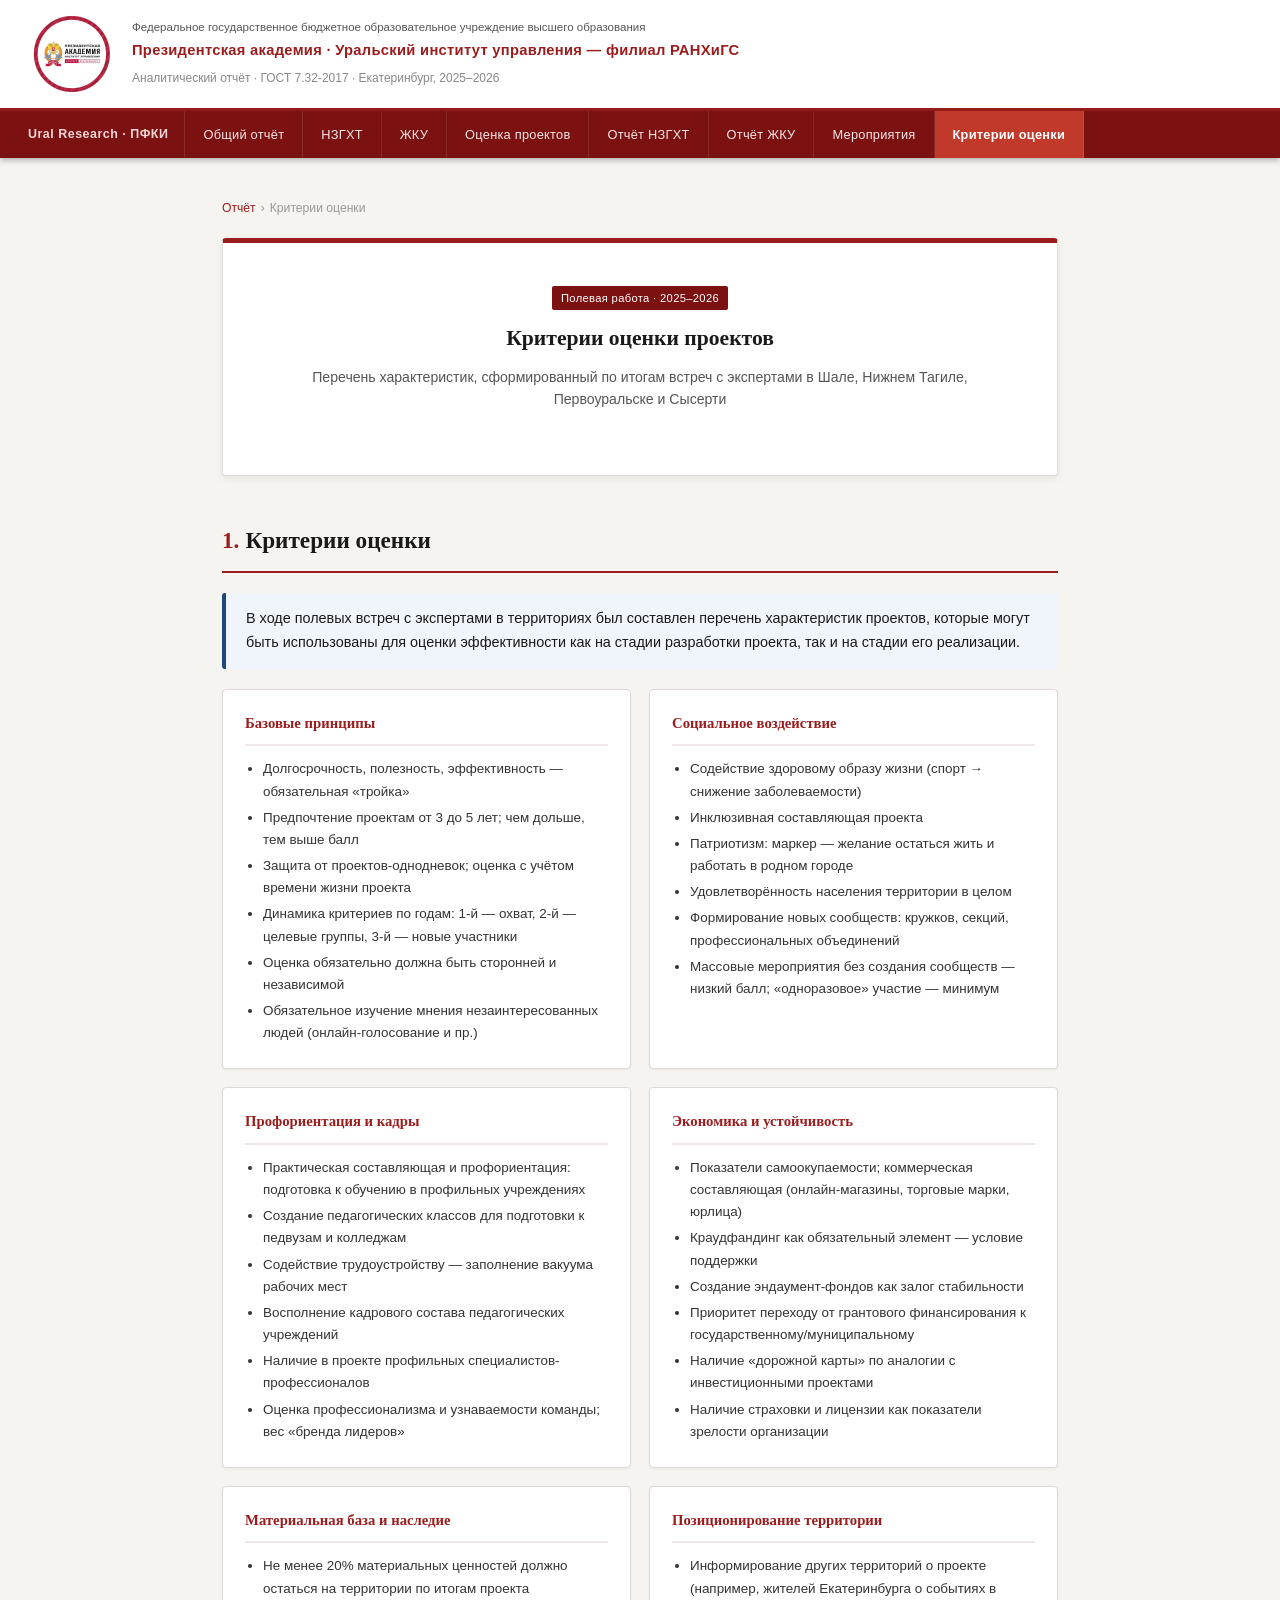
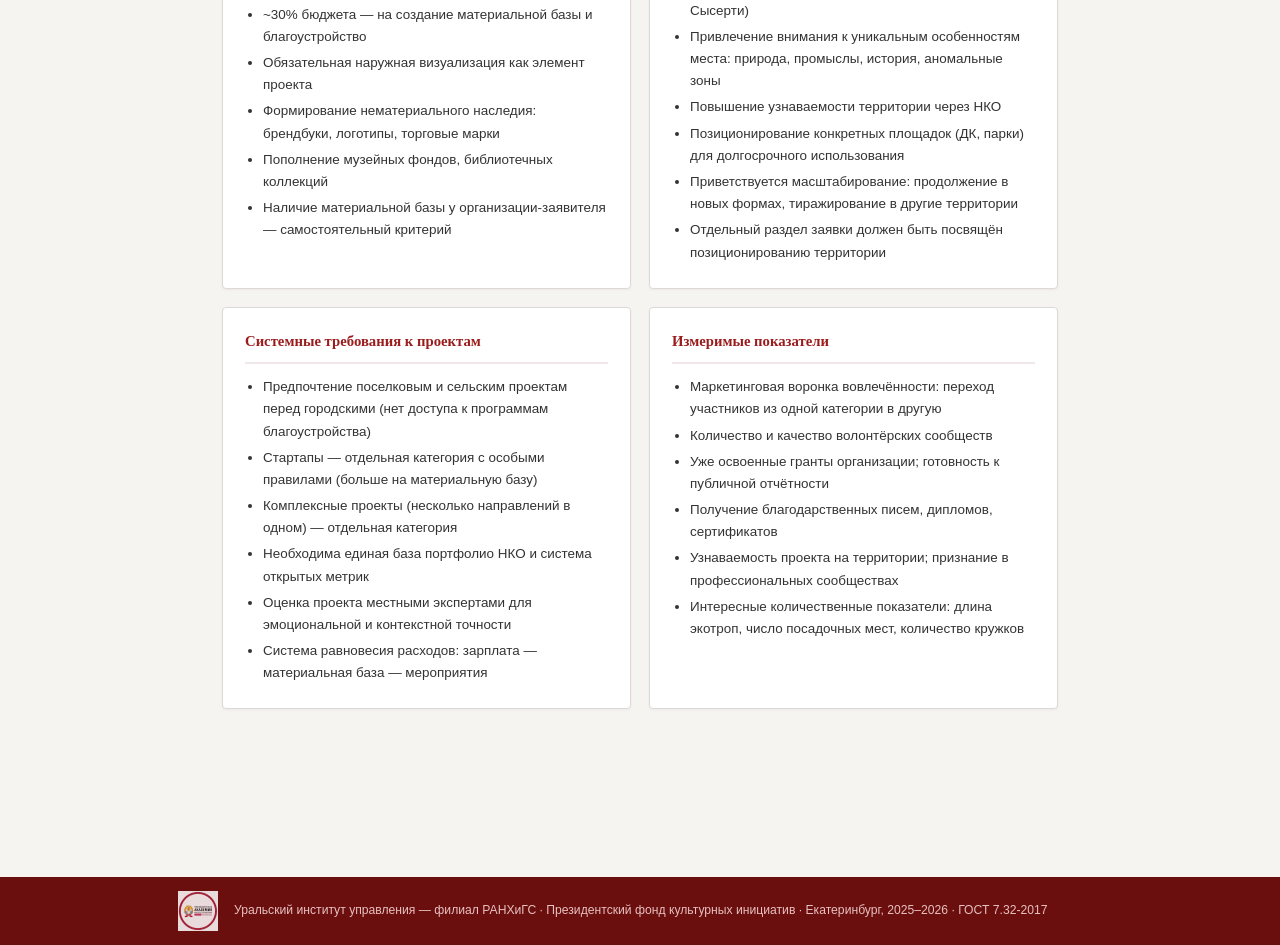
==== criteria.html @ be797ed4 "Add criteria.html as separate nav page; remove from ocenka.html Co-Authored-By: Claude Sonnet 4.6 <n" ====
<!DOCTYPE html>
<html lang="ru">
<head>
  <meta charset="UTF-8">
  <meta name="viewport" content="width=device-width, initial-scale=1.0">
  <title>Критерии оценки — ПФКИ</title>
  <link rel="stylesheet" href="style.css">
  <style>
    .krit-grid{display:grid;grid-template-columns:repeat(2,1fr);gap:18px;margin:20px 0 28px}
    .krit-card{background:#fff;border:1px solid #e0d8d8;border-radius:4px;padding:20px 22px;box-shadow:0 1px 3px rgba(0,0,0,.05)}
    .krit-card-title{font-size:.92rem;font-weight:700;color:#9b1c1c;font-family:'Times New Roman',serif;margin-bottom:12px;padding-bottom:8px;border-bottom:2px solid #f0e8e8}
    .krit-card ul{margin:0;padding-left:18px}
    .krit-card li{font-size:.84rem;color:#333;font-family:Arial,sans-serif;line-height:1.65;margin-bottom:4px}
    @media(max-width:680px){.krit-grid{grid-template-columns:1fr}}
  </style>
</head>
<body>
<div class="site-header">
  <img src="emblem.webp" alt="Эмблема РАНХиГС">
  <div class="site-header-text">
    <div class="org-line">Федеральное государственное бюджетное образовательное учреждение высшего образования</div>
    <div class="org-name">Президентская академия · Уральский институт управления — филиал РАНХиГС</div>
    <div class="doc-label">Аналитический отчёт · ГОСТ 7.32-2017 · Екатеринбург, 2025–2026</div>
  </div>
</div>
<nav>
  <span class="logo">Ural Research · ПФКИ</span>
  <a href="index.html">Общий отчёт</a>
  <a href="project1.html">НЗГХТ</a>
  <a href="project2.html">ЖКУ</a>
  <a href="ocenka.html">Оценка проектов</a>
  <a href="gost1.html">Отчёт НЗГХТ</a>
  <a href="gost2.html">Отчёт ЖКУ</a>
  <a href="events.html">Мероприятия</a>
  <a href="criteria.html" class="active">Критерии оценки</a>
</nav>

<div class="page">
  <div class="breadcrumb"><a href="index.html">Отчёт</a><span>›</span>Критерии оценки</div>

  <div class="title-page">
    <span class="badge" style="margin-bottom:12px">Полевая работа · 2025–2026</span>
    <h1>Критерии оценки проектов</h1>
    <div class="subtitle">Перечень характеристик, сформированный по итогам встреч с экспертами в Шале, Нижнем Тагиле, Первоуральске и Сысерти</div>
  </div>

  <h1 class="sec"><span class="num-label">1.</span>Критерии оценки</h1>
  <div class="info">В ходе полевых встреч с экспертами в территориях был составлен перечень характеристик проектов, которые могут быть использованы для оценки эффективности как на стадии разработки проекта, так и на стадии его реализации.</div>

  <div class="krit-grid">

    <div class="krit-card">
      <div class="krit-card-title">Базовые принципы</div>
      <ul>
        <li>Долгосрочность, полезность, эффективность — обязательная «тройка»</li>
        <li>Предпочтение проектам от 3 до 5 лет; чем дольше, тем выше балл</li>
        <li>Защита от проектов-однодневок; оценка с учётом времени жизни проекта</li>
        <li>Динамика критериев по годам: 1-й — охват, 2-й — целевые группы, 3-й — новые участники</li>
        <li>Оценка обязательно должна быть сторонней и независимой</li>
        <li>Обязательное изучение мнения незаинтересованных людей (онлайн-голосование и пр.)</li>
      </ul>
    </div>

    <div class="krit-card">
      <div class="krit-card-title">Социальное воздействие</div>
      <ul>
        <li>Содействие здоровому образу жизни (спорт → снижение заболеваемости)</li>
        <li>Инклюзивная составляющая проекта</li>
        <li>Патриотизм: маркер — желание остаться жить и работать в родном городе</li>
        <li>Удовлетворённость населения территории в целом</li>
        <li>Формирование новых сообществ: кружков, секций, профессиональных объединений</li>
        <li>Массовые мероприятия без создания сообществ — низкий балл; «одноразовое» участие — минимум</li>
      </ul>
    </div>

    <div class="krit-card">
      <div class="krit-card-title">Профориентация и кадры</div>
      <ul>
        <li>Практическая составляющая и профориентация: подготовка к обучению в профильных учреждениях</li>
        <li>Создание педагогических классов для подготовки к педвузам и колледжам</li>
        <li>Содействие трудоустройству — заполнение вакуума рабочих мест</li>
        <li>Восполнение кадрового состава педагогических учреждений</li>
        <li>Наличие в проекте профильных специалистов-профессионалов</li>
        <li>Оценка профессионализма и узнаваемости команды; вес «бренда лидеров»</li>
      </ul>
    </div>

    <div class="krit-card">
      <div class="krit-card-title">Экономика и устойчивость</div>
      <ul>
        <li>Показатели самоокупаемости; коммерческая составляющая (онлайн-магазины, торговые марки, юрлица)</li>
        <li>Краудфандинг как обязательный элемент — условие поддержки</li>
        <li>Создание эндаумент-фондов как залог стабильности</li>
        <li>Приоритет переходу от грантового финансирования к государственному/муниципальному</li>
        <li>Наличие «дорожной карты» по аналогии с инвестиционными проектами</li>
        <li>Наличие страховки и лицензии как показатели зрелости организации</li>
      </ul>
    </div>

    <div class="krit-card">
      <div class="krit-card-title">Материальная база и наследие</div>
      <ul>
        <li>Не менее 20% материальных ценностей должно остаться на территории по итогам проекта</li>
        <li>~30% бюджета — на создание материальной базы и благоустройство</li>
        <li>Обязательная наружная визуализация как элемент проекта</li>
        <li>Формирование нематериального наследия: брендбуки, логотипы, торговые марки</li>
        <li>Пополнение музейных фондов, библиотечных коллекций</li>
        <li>Наличие материальной базы у организации-заявителя — самостоятельный критерий</li>
      </ul>
    </div>

    <div class="krit-card">
      <div class="krit-card-title">Позиционирование территории</div>
      <ul>
        <li>Информирование других территорий о проекте (например, жителей Екатеринбурга о событиях в Сысерти)</li>
        <li>Привлечение внимания к уникальным особенностям места: природа, промыслы, история, аномальные зоны</li>
        <li>Повышение узнаваемости территории через НКО</li>
        <li>Позиционирование конкретных площадок (ДК, парки) для долгосрочного использования</li>
        <li>Приветствуется масштабирование: продолжение в новых формах, тиражирование в другие территории</li>
        <li>Отдельный раздел заявки должен быть посвящён позиционированию территории</li>
      </ul>
    </div>

    <div class="krit-card">
      <div class="krit-card-title">Системные требования к проектам</div>
      <ul>
        <li>Предпочтение поселковым и сельским проектам перед городскими (нет доступа к программам благоустройства)</li>
        <li>Стартапы — отдельная категория с особыми правилами (больше на материальную базу)</li>
        <li>Комплексные проекты (несколько направлений в одном) — отдельная категория</li>
        <li>Необходима единая база портфолио НКО и система открытых метрик</li>
        <li>Оценка проекта местными экспертами для эмоциональной и контекстной точности</li>
        <li>Система равновесия расходов: зарплата — материальная база — мероприятия</li>
      </ul>
    </div>

    <div class="krit-card">
      <div class="krit-card-title">Измеримые показатели</div>
      <ul>
        <li>Маркетинговая воронка вовлечённости: переход участников из одной категории в другую</li>
        <li>Количество и качество волонтёрских сообществ</li>
        <li>Уже освоенные гранты организации; готовность к публичной отчётности</li>
        <li>Получение благодарственных писем, дипломов, сертификатов</li>
        <li>Узнаваемость проекта на территории; признание в профессиональных сообществах</li>
        <li>Интересные количественные показатели: длина экотроп, число посадочных мест, количество кружков</li>
      </ul>
    </div>

  </div>

</div>
<footer>
  <div class="footer-inner">
    <img src="emblem.webp" alt="">
    <div class="footer-text">Уральский институт управления — филиал РАНХиГС · Президентский фонд культурных инициатив · Екатеринбург, 2025–2026 · ГОСТ 7.32-2017</div>
  </div>
</footer>
</body>
</html>
---- style.css ----
/* ===== BASE ===== */
*{box-sizing:border-box;margin:0;padding:0}
body{font-family:'Times New Roman',Times,serif;background:#f5f4f0;color:#1a1a1a;line-height:1.8;font-size:16px}

/* ===== SITE HEADER (эмблема) ===== */
.site-header{
  background:#fff;
  border-bottom:3px solid #9b1c1c;
  padding:14px 32px;
  display:flex;
  align-items:center;
  gap:20px;
}
.site-header img{
  width:80px;
  height:80px;
  object-fit:contain;
  flex-shrink:0;
}
.site-header-text{
  display:flex;
  flex-direction:column;
  gap:2px;
}
.site-header-text .org-line{
  font-size:.72rem;
  color:#555;
  font-family:Arial,sans-serif;
  line-height:1.4;
}
.site-header-text .org-name{
  font-size:.92rem;
  font-weight:700;
  color:#9b1c1c;
  font-family:Arial,sans-serif;
  letter-spacing:.02em;
}
.site-header-text .doc-label{
  font-size:.75rem;
  color:#888;
  font-family:Arial,sans-serif;
  margin-top:2px;
}

/* ===== NAV ===== */
nav{
  background:#7b1111;
  padding:0 24px;
  display:flex;
  flex-wrap:wrap;
  align-items:stretch;
  gap:0;
  box-shadow:0 2px 6px rgba(0,0,0,.3);
  position:sticky;
  top:0;
  z-index:100;
}
nav a{
  color:#f5e6e6;
  text-decoration:none;
  font-size:.8rem;
  padding:12px 18px;
  border-right:1px solid rgba(255,255,255,.1);
  transition:background .2s;
  font-family:Arial,sans-serif;
  letter-spacing:.02em;
  display:flex;
  align-items:center;
}
.logo{color:#f5d5d5;font-size:.78rem;font-family:Arial,sans-serif;padding:12px 16px 12px 4px;font-weight:600;letter-spacing:.04em;flex-shrink:0}
nav a:first-of-type{border-left:1px solid rgba(255,255,255,.1)}
nav a:hover{background:#9b1c1c}
nav a.active{background:#c0392b;color:#fff;font-weight:600}

/* ===== LAYOUT ===== */
.page{max-width:900px;margin:0 auto;padding:40px 32px 80px}

/* ===== TITLE PAGE ===== */
.title-page{
  background:#fff;
  border:1px solid #ddd;
  border-top:5px solid #9b1c1c;
  border-radius:4px;
  padding:40px 44px 36px;
  margin-bottom:32px;
  box-shadow:0 2px 8px rgba(0,0,0,.08);
  text-align:center;
}
.title-page .org{font-size:.82rem;color:#555;font-family:Arial,sans-serif;margin-bottom:10px;line-height:1.6}
.title-page .doc-type{
  font-size:.72rem;font-family:Arial,sans-serif;
  background:#7b1111;color:#fff;
  display:inline-block;padding:3px 14px;border-radius:2px;
  margin-bottom:22px;letter-spacing:.08em;text-transform:uppercase;
}
.title-page h1{font-size:1.35rem;color:#1a1a1a;line-height:1.55;margin-bottom:10px;font-family:'Times New Roman',serif}
.title-page .subtitle{font-size:.88rem;color:#555;font-family:Arial,sans-serif;margin-bottom:28px;line-height:1.6}
.title-meta{
  display:flex;justify-content:space-between;margin-top:28px;
  padding-top:18px;border-top:1px solid #e0d8d8;
  font-family:Arial,sans-serif;font-size:.8rem;color:#555;text-align:left;gap:12px;flex-wrap:wrap;
}
.title-meta div{min-width:200px}
.title-meta strong{color:#7b1111;display:block;margin-bottom:3px;font-size:.75rem;text-transform:uppercase;letter-spacing:.04em}

/* ===== ABSTRACT ===== */
.abstract{background:#fdf7f7;border-left:4px solid #9b1c1c;border-radius:3px;padding:18px 22px;margin-bottom:32px;font-size:.88rem;font-family:Arial,sans-serif}
.abstract h3{color:#7b1111;font-size:.82rem;margin-bottom:8px;text-transform:uppercase;letter-spacing:.06em}

/* ===== TOC ===== */
.toc{background:#fff;border:1px solid #ddd;border-radius:3px;padding:24px 28px;margin-bottom:36px;box-shadow:0 1px 3px rgba(0,0,0,.06)}
.toc h2{font-size:.88rem;color:#7b1111;margin-bottom:14px;text-transform:uppercase;letter-spacing:.07em;border-bottom:2px solid #9b1c1c;padding-bottom:6px;font-family:Arial,sans-serif}
.toc ol{padding-left:20px;font-family:Arial,sans-serif;font-size:.86rem;line-height:2}
.toc ol ol{padding-left:20px}
.toc a{color:#7b1111;text-decoration:none}
.toc a:hover{text-decoration:underline}

/* ===== HEADINGS ===== */
h1.sec{font-size:1.45rem;color:#1a1a1a;border-bottom:2px solid #9b1c1c;padding-bottom:10px;margin:44px 0 20px;font-family:'Times New Roman',serif}
h2.sec{font-size:1.1rem;color:#1a1a1a;margin:30px 0 14px;padding-left:14px;border-left:4px solid #9b1c1c;font-family:Arial,sans-serif;font-weight:700}
h3.sec{font-size:1rem;color:#444;margin:20px 0 12px;font-family:Arial,sans-serif}
.num-label{color:#9b1c1c;font-weight:700;margin-right:6px}

/* ===== CARDS ===== */
.card{background:#fff;border-left:4px solid #9b1c1c;border-radius:3px;padding:20px 24px;margin-bottom:20px;box-shadow:0 1px 3px rgba(0,0,0,.06);border:1px solid #e8e0e0;border-left-width:4px}
.card a{color:#7b1111;font-weight:700;text-decoration:none;display:block;margin-bottom:10px;font-family:Arial,sans-serif;font-size:.95rem;word-break:break-all}
.card a:hover{text-decoration:underline}
.card p,.card li{font-size:.92rem;color:#333;font-family:Arial,sans-serif;line-height:1.7}
.card ul{padding-left:20px}
.card ul li{margin-bottom:6px}

/* ===== BADGES ===== */
.badge{display:inline-block;font-size:.7rem;font-family:Arial,sans-serif;background:#7b1111;color:#fff;border-radius:2px;padding:2px 9px;margin-bottom:8px;letter-spacing:.03em}
.badge.green{background:#1a6b3a}
.badge.blue{background:#1a4a7b}
.badge.orange{background:#b35a00}

/* ===== Q-BLOCK ===== */
.q-block{background:#fff;border:1px solid #e0d8d8;border-radius:3px;padding:18px 22px;margin-bottom:18px;box-shadow:0 1px 3px rgba(0,0,0,.05)}
.q-block .question{font-weight:700;color:#7b1111;margin-bottom:10px;font-size:.92rem;line-height:1.5;font-family:Arial,sans-serif}
.q-block .answer{font-size:.88rem;color:#333;font-family:Arial,sans-serif}
.q-block .answer ul{padding-left:20px}
.q-block .answer li{margin-bottom:6px}

/* ===== INFO BOXES ===== */
.warn{background:#fff8f0;border-left:4px solid #b35a00;padding:14px 20px;border-radius:3px;font-size:.9rem;margin-bottom:20px;font-family:Arial,sans-serif;line-height:1.65}
.info{background:#f0f4fb;border-left:4px solid #1a4a7b;padding:14px 20px;border-radius:3px;font-size:.9rem;margin-bottom:20px;font-family:Arial,sans-serif;line-height:1.65}
.success{background:#f0faf4;border-left:4px solid #1a6b3a;padding:14px 20px;border-radius:3px;font-size:.9rem;margin-bottom:20px;font-family:Arial,sans-serif;line-height:1.65}

/* ===== TAGS ===== */
.tag{display:inline-block;font-size:.7rem;font-family:Arial,sans-serif;background:#f5ecec;color:#7b1111;border-radius:2px;padding:2px 8px;margin-right:4px;margin-bottom:6px;border:1px solid #e0c8c8}

/* ===== CHARTS ===== */
.chart-section{background:#fff;border:1px solid #e0d8d8;border-radius:3px;padding:22px 26px;margin-bottom:22px;box-shadow:0 1px 3px rgba(0,0,0,.05)}
.chart-section h4{font-size:.88rem;color:#1a1a1a;margin-bottom:16px;font-family:Arial,sans-serif;font-weight:700;border-bottom:1px solid #eee;padding-bottom:8px}
.chart-note{font-size:.76rem;color:#777;font-family:Arial,sans-serif;margin-top:10px;font-style:italic}
.bar-row{display:flex;align-items:center;gap:12px;margin-bottom:10px;font-family:Arial,sans-serif;font-size:.85rem}
.bar-label{width:240px;flex-shrink:0;color:#333;text-align:right;line-height:1.35}
.bar-track{flex:1;background:#ede9e9;border-radius:3px;height:26px;position:relative}
.bar-fill{height:100%;border-radius:3px;background:#9b1c1c;transition:width .4s}
.bar-fill.blue{background:#1a4a7b}
.bar-fill.green{background:#1a6b3a}
.bar-fill.teal{background:#0e6655}
.bar-val{position:absolute;right:8px;top:4px;font-size:.76rem;color:#fff;font-weight:700}
.chart-legend{display:flex;gap:16px;margin-top:12px;flex-wrap:wrap;font-family:Arial,sans-serif;font-size:.76rem}
.legend-item{display:flex;align-items:center;gap:5px}
.legend-dot{width:12px;height:12px;border-radius:2px;flex-shrink:0}

/* ===== SUB-NAV ===== */
.sub-nav{display:flex;flex-wrap:wrap;gap:6px;margin-bottom:24px;padding:12px;background:#fff;border:1px solid #e0d8d8;border-radius:3px;justify-content:center}
.sub-nav a{font-size:.76rem;font-family:Arial,sans-serif;padding:5px 12px;border-radius:2px;background:#f5ecec;color:#7b1111;text-decoration:none;border:1px solid #e0c8c8;transition:all .2s}
.sub-nav a:hover{background:#7b1111;color:#fff;border-color:#7b1111}

/* ===== TABLE ===== */
table.data{width:100%;border-collapse:collapse;font-size:.83rem;font-family:Arial,sans-serif;margin-bottom:14px}
table.data th{background:#7b1111;color:#fff;padding:8px 12px;text-align:left;font-weight:600;font-size:.8rem}
table.data td{padding:7px 12px;border-bottom:1px solid #ede5e5}
table.data tr:nth-child(even) td{background:#fdf7f7}

/* ===== BREADCRUMB ===== */
.breadcrumb{font-size:.76rem;font-family:Arial,sans-serif;color:#999;margin-bottom:18px}
.breadcrumb a{color:#9b1c1c;text-decoration:none}
.breadcrumb a:hover{text-decoration:underline}
.breadcrumb span{margin:0 5px}

/* ===== HERO ===== */
.hero{background:linear-gradient(135deg,#6b0e0e 0%,#9b1c1c 100%);color:#fff;border-radius:4px;padding:26px 30px;margin-bottom:24px}
.hero h2{font-size:1.1rem;margin-bottom:8px;color:#f5d5d5;font-family:'Times New Roman',serif}
.hero p{font-size:.87rem;opacity:.9;font-family:Arial,sans-serif;line-height:1.6}
.hero-grid{display:grid;grid-template-columns:repeat(4,1fr);gap:10px;margin-top:16px}
.hero-stat{background:rgba(255,255,255,.12);border-radius:3px;padding:12px 16px;border:1px solid rgba(255,255,255,.15)}
.hero-stat .num{font-size:1.5rem;font-weight:700;color:#ffd5d5;font-family:'Times New Roman',serif}
.hero-stat .lbl{font-size:.75rem;font-family:Arial,sans-serif;opacity:.85;margin-top:2px}

/* ===== METHODS GRID ===== */
.methods-grid{display:grid;grid-template-columns:repeat(3,1fr);gap:14px;margin:14px 0 22px}
.method-card{background:#fff;border-radius:3px;padding:16px 18px;box-shadow:0 1px 3px rgba(0,0,0,.06);border:1px solid #e0d8d8;border-top:3px solid #9b1c1c}
.method-card .icon{font-size:1.2rem;margin-bottom:8px}
.method-card h4{font-size:.9rem;color:#1a1a1a;margin-bottom:6px;font-family:Arial,sans-serif;font-weight:700}
.method-card p{font-size:.8rem;color:#555;font-family:Arial,sans-serif}

/* ===== FOOTER ===== */
footer{
  background:#6b0e0e;
  color:#f5d5d5;
  padding:0;
  margin-top:60px;
}
.footer-inner{
  max-width:980px;margin:0 auto;
  display:flex;align-items:center;gap:16px;
  padding:14px 28px;
}
.footer-inner img{width:40px;height:40px;object-fit:contain;opacity:.85}
.footer-text{font-size:.76rem;font-family:Arial,sans-serif;opacity:.9}

/* ===== VALUES GRID ===== */
.val-grid{display:grid;grid-template-columns:repeat(2,1fr);gap:14px;margin:20px 0 32px}
.val-card{background:#fff;border:1px solid #e0d8d8;border-radius:4px;padding:16px 18px;box-shadow:0 1px 3px rgba(0,0,0,.05);position:relative}
.val-card--focus{border-color:#9b1c1c;border-width:2px;background:#fdf7f7}
.val-num{font-size:1.4rem;font-weight:700;color:#ddd;font-family:'Times New Roman',serif;line-height:1;margin-bottom:4px}
.val-card--focus .val-num{color:#e0b0b0}
.val-name{font-size:.9rem;font-weight:700;color:#1a1a1a;font-family:Arial,sans-serif;margin-bottom:8px;line-height:1.4}
.val-card--focus .val-name{color:#7b1111}
.val-desc{font-size:.8rem;color:#555;font-family:Arial,sans-serif;line-height:1.6}
.val-focus-tag{display:inline-block;font-size:.64rem;background:#9b1c1c;color:#fff;border-radius:2px;padding:1px 6px;margin-left:6px;vertical-align:middle;font-weight:400}

/* ===== PROJECT-VALUES GRID ===== */
.proj-val-grid{display:grid;grid-template-columns:repeat(2,1fr);gap:20px;margin:20px 0 36px}
.proj-val-card{background:#fff;border:1px solid #e0d8d8;border-radius:4px;overflow:hidden;box-shadow:0 1px 4px rgba(0,0,0,.07)}
.proj-val-head{padding:18px 20px 14px;border-bottom:1px solid #ede5e5;background:#fdfafa}
.proj-val-badge{display:inline-block;font-size:.72rem;font-weight:700;border-radius:2px;padding:2px 10px;margin-bottom:6px;font-family:Arial,sans-serif;letter-spacing:.04em}
.proj-val-badge.nzght{background:#1a6b3a;color:#fff}
.proj-val-badge.jku{background:#1a4a7b;color:#fff}
.proj-val-title{font-size:.95rem;font-weight:700;color:#1a1a1a;font-family:Arial,sans-serif;margin-bottom:2px}
.proj-val-sub{font-size:.76rem;color:#888;font-family:Arial,sans-serif}
.proj-val-items{padding:14px 20px 18px;display:flex;flex-direction:column;gap:10px}
.pvi{padding:10px 14px;border-radius:3px;border-left:3px solid #ddd}
.pvi--primary{border-left-color:#9b1c1c;background:#fdf7f7}
.pvi--secondary{border-left-color:#c8b8b8;background:#fafafa}
.pvi-name{font-size:.82rem;font-weight:700;color:#7b1111;font-family:Arial,sans-serif;margin-bottom:4px}
.pvi--secondary .pvi-name{color:#555}
.pvi-how{font-size:.78rem;color:#444;font-family:Arial,sans-serif;line-height:1.55}

/* ===== BEFORE / AFTER COMPARISON ===== */
.ba-group{margin-bottom:20px}
.ba-label{font-family:Arial,sans-serif;font-size:.88rem;font-weight:700;color:#333;margin-bottom:6px}
.ba-row{display:flex;align-items:center;gap:10px;margin-bottom:4px;font-family:Arial,sans-serif;font-size:.8rem}
.ba-tag{width:38px;flex-shrink:0;font-size:.72rem;font-weight:700;text-align:center;border-radius:2px;padding:1px 0}
.ba-tag.bef{background:#e8f0fc;color:#1a4a7b;border:1px solid #b8cce8}
.ba-tag.aft{background:#e8f5ec;color:#1a6b3a;border:1px solid #a8d8b8}
.ba-track{flex:1;background:#ede9e9;border-radius:3px;height:22px;position:relative}
.ba-fill{height:100%;border-radius:3px;transition:width .4s}
.ba-fill.bef{background:#5b8dd4}
.ba-fill.aft{background:#27ae60}
.ba-val{position:absolute;right:6px;top:3px;font-size:.72rem;color:#fff;font-weight:700}
.ba-delta{font-size:.75rem;min-width:68px;font-weight:700;color:#1a6b3a;font-family:Arial,sans-serif}
.ba-delta.neg{color:#c0392b}

/* ===== QUALITY ROW ===== */
.quality-grid{display:grid;grid-template-columns:repeat(2,1fr);gap:12px;margin:16px 0 24px}
.quality-card{background:#fff;border-radius:4px;padding:14px 16px;border:1px solid #e0d8d8;text-align:center;box-shadow:0 1px 3px rgba(0,0,0,.05)}
.quality-score{font-size:1.8rem;font-weight:700;color:#1a6b3a;font-family:'Times New Roman',serif;line-height:1}
.quality-max{font-size:.8rem;color:#999;font-family:Arial,sans-serif}
.quality-lbl{font-size:.76rem;color:#555;font-family:Arial,sans-serif;margin-top:6px;line-height:1.4}

/* ===== STUDENT QUOTE ===== */
.student-quote{background:#fafafa;border:1px solid #e0d8d8;border-radius:4px;padding:18px 22px;margin-bottom:16px;position:relative}
.student-quote::before{content:'\201C';font-size:3rem;color:#e0c8c8;position:absolute;top:-4px;left:12px;font-family:'Times New Roman',serif;line-height:1}
.student-quote p{font-size:.9rem;color:#333;font-family:Arial,sans-serif;line-height:1.7;padding-left:24px}
.student-author{font-size:.78rem;color:#9b1c1c;font-weight:700;font-family:Arial,sans-serif;margin-top:10px;padding-left:24px}

/* ===== PHOTO GALLERY ===== */
.photo-gallery{display:grid;grid-template-columns:repeat(auto-fill,minmax(260px,1fr));gap:12px;margin:16px 0 24px}
.photo-gallery.wide{grid-template-columns:repeat(auto-fill,minmax(340px,1fr))}
.photo-item{background:#fff;border-radius:4px;overflow:hidden;border:1px solid #e0d8d8;box-shadow:0 1px 4px rgba(0,0,0,.07);cursor:pointer;transition:transform .15s,box-shadow .15s}
.photo-item:hover{transform:translateY(-2px);box-shadow:0 4px 12px rgba(0,0,0,.13)}
.photo-item img{width:100%;height:200px;object-fit:cover;display:block}
.photo-item.chart img{height:240px;object-fit:contain;background:#fff;padding:8px}
.photo-caption{font-size:.74rem;color:#666;font-family:Arial,sans-serif;padding:7px 10px;line-height:1.4;border-top:1px solid #f0e8e8}

/* lightbox */
.lb-overlay{display:none;position:fixed;inset:0;background:rgba(0,0,0,.85);z-index:9000;align-items:center;justify-content:center;cursor:zoom-out}
.lb-overlay.open{display:flex}
.lb-overlay img{max-width:92vw;max-height:92vh;object-fit:contain;border-radius:4px;box-shadow:0 8px 40px rgba(0,0,0,.5)}
.lb-close{position:fixed;top:18px;right:24px;color:#fff;font-size:2rem;cursor:pointer;font-family:Arial,sans-serif;line-height:1;opacity:.85}
.lb-close:hover{opacity:1}

/* ===== PRINT ===== */
@media print{
  .site-header,.sub-nav{page-break-inside:avoid}
  nav,footer{display:none}
  body{background:#fff;font-size:12pt}
  .card,.q-block,.chart-section,.hero,.toc{box-shadow:none;border:1px solid #ccc}
  h1.sec,h2.sec,h3.sec{page-break-after:avoid}
}

/* ===== RESPONSIVE ===== */
@media(max-width:680px){
  .site-header{padding:10px 16px}
  .site-header img{width:56px;height:56px}
  nav{padding:0 10px}
  nav a{padding:10px 12px;font-size:.74rem}
  .page{padding:18px 14px 40px}
  .title-page{padding:24px 18px}
  .bar-label{width:130px;font-size:.74rem}
  .hero-grid{grid-template-columns:repeat(2,1fr)}
  .pie-grid{grid-template-columns:1fr}
  .methods-grid,.val-grid,.proj-val-grid,.quality-grid{grid-template-columns:1fr}
}

/* ===== PIE CHARTS (Chart.js) ===== */
.chart-tabs{display:flex;gap:8px;margin:0 0 16px;flex-wrap:wrap}
.ctab{background:#f0eaea;border:1px solid #d4bcbc;color:#5a2020;padding:8px 20px;border-radius:20px;cursor:pointer;font-family:Arial,sans-serif;font-size:.85rem;transition:.2s}
.ctab.active{background:#9b1c1c;color:#fff;border-color:#9b1c1c}
.ctab:hover:not(.active){background:#e0d0d0}
.pie-grid{display:grid;grid-template-columns:repeat(auto-fill,minmax(240px,1fr));gap:16px;margin-bottom:24px}
.pie-card{background:#fff;border-radius:4px;border:1px solid #e0d8d8;padding:14px;box-shadow:0 1px 3px rgba(0,0,0,.06);display:flex;flex-direction:column;align-items:center}
.pie-title{font-family:Arial,sans-serif;font-size:.78rem;font-weight:700;color:#1a1a1a;text-align:center;margin-bottom:10px;min-height:2.4em}
.pie-card canvas{max-width:220px;max-height:220px}
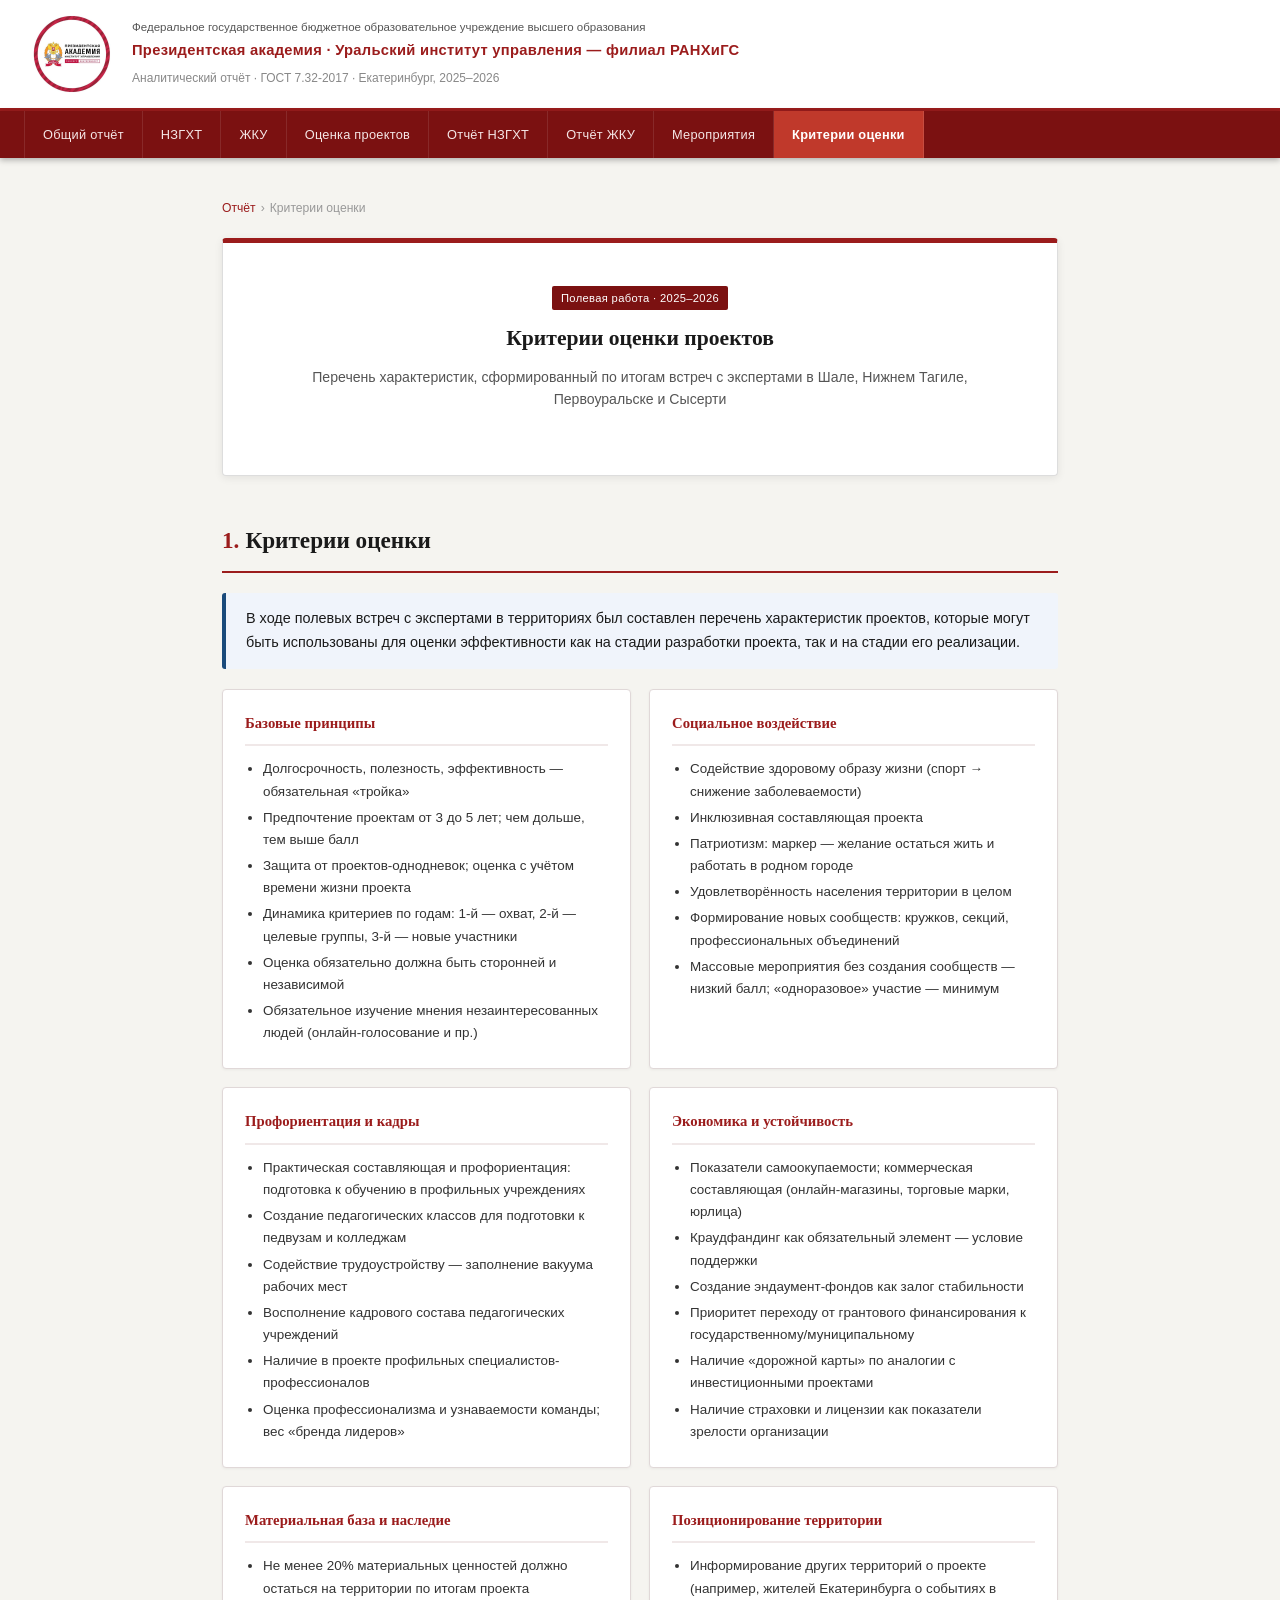
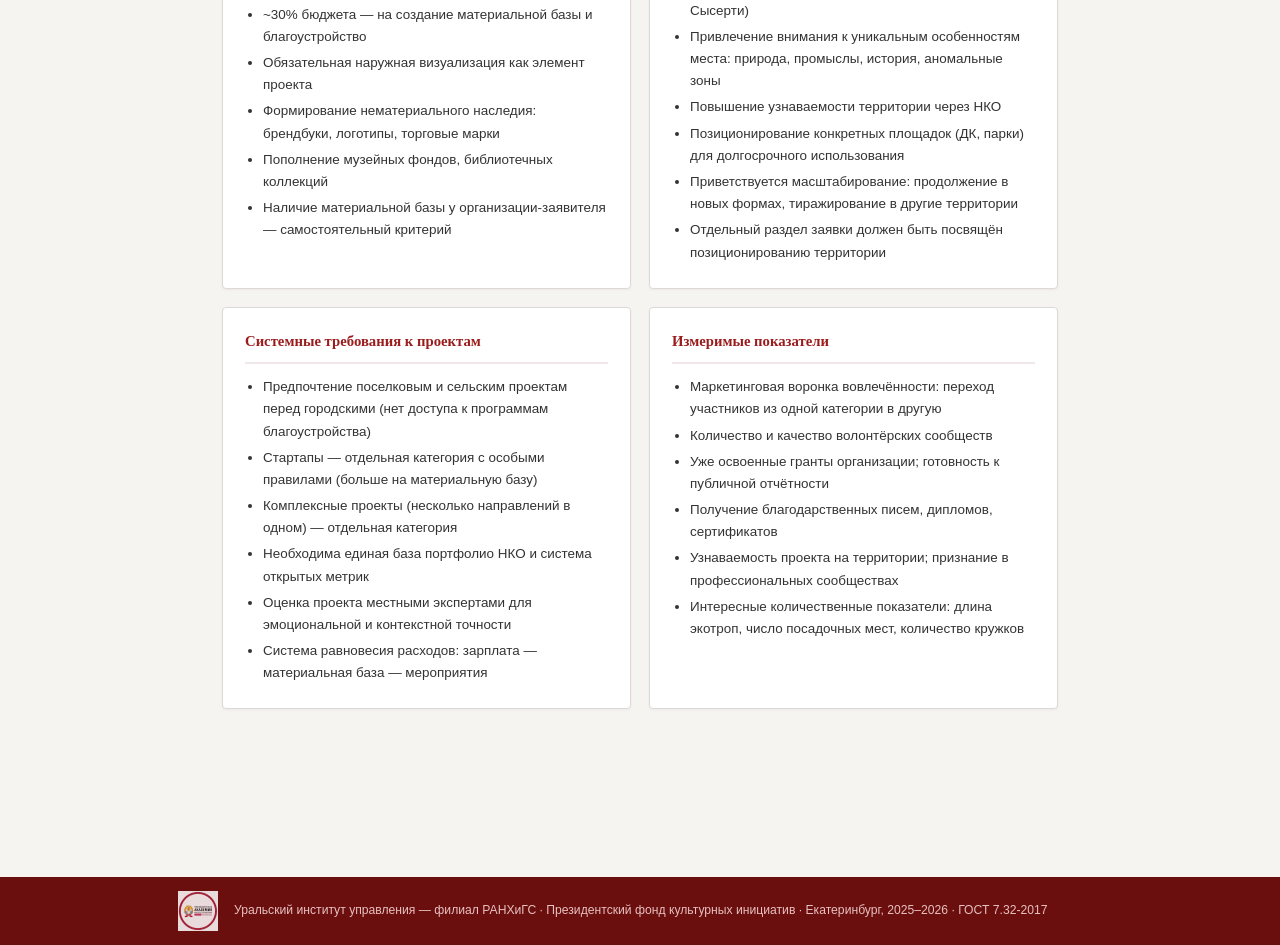
==== commit 544bb736: "Remove 'Ural Research · ПФКИ' logo from nav on all pages Co-Authored-By: Claude Sonnet 4.6 <noreply@" ====
--- a/criteria.html
+++ b/criteria.html
@@ -24,7 +24,7 @@
   </div>
 </div>
 <nav>
-  <span class="logo">Ural Research · ПФКИ</span>
+  
   <a href="index.html">Общий отчёт</a>
   <a href="project1.html">НЗГХТ</a>
   <a href="project2.html">ЖКУ</a>
